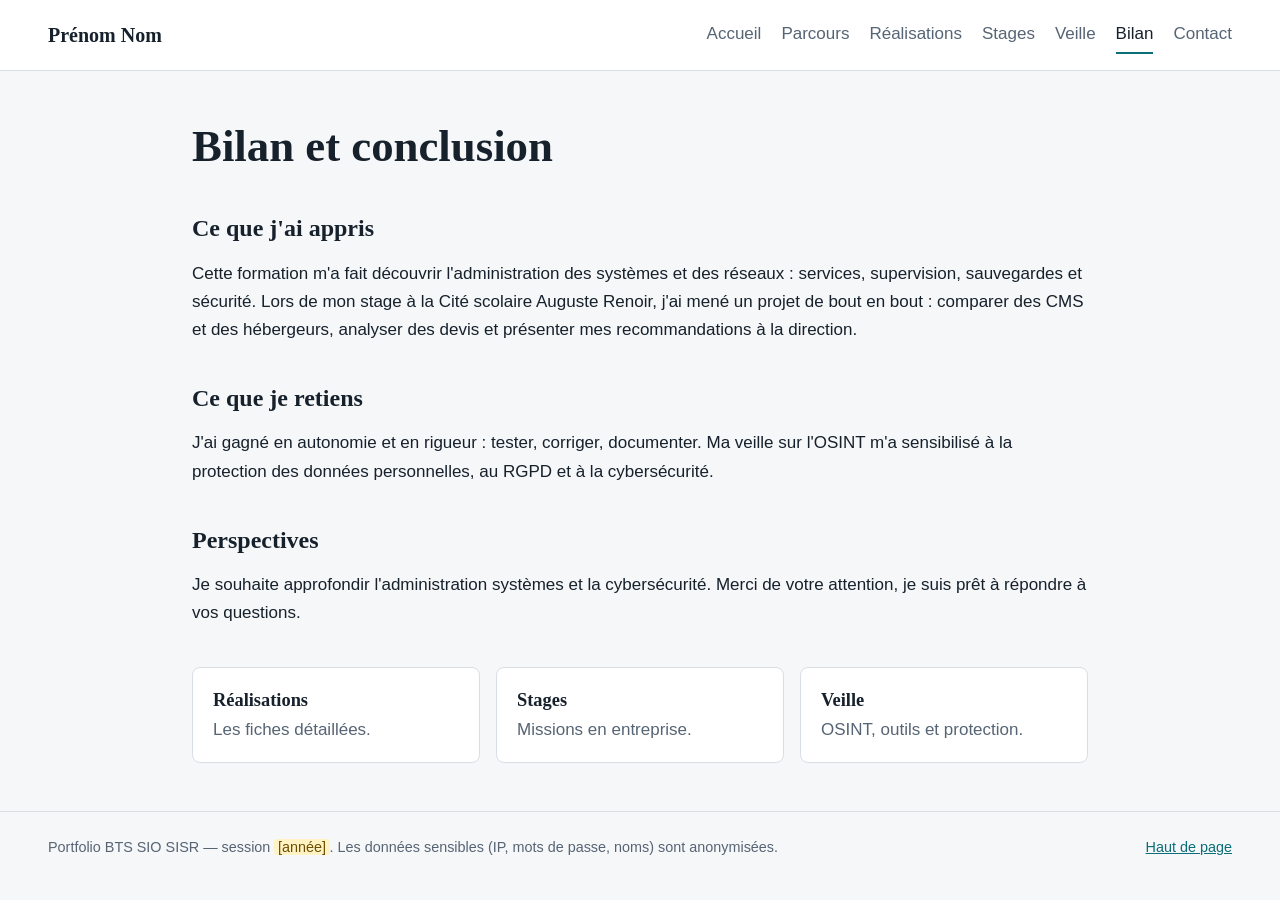
==== bilan.html @ 3147e3b0 "correction des fichiers" ====
<!DOCTYPE html>
<html lang="fr"><head><meta charset="utf-8"><meta name="viewport" content="width=device-width, initial-scale=1">
<title>Bilan et conclusion — Prénom Nom</title><meta name="description" content="Portfolio BTS SIO option SISR de Prénom Nom"><link rel="stylesheet" href="style.css"></head>
<body><header><a class="brand" href="index.html">Prénom Nom</a><nav><a href="index.html">Accueil</a><a href="parcours.html">Parcours</a><a href="realisations.html">Réalisations</a><a href="stages.html">Stages</a><a href="veille.html">Veille</a><a href="bilan.html" aria-current=page>Bilan</a><a href="contact.html">Contact</a></nav></header>
<main><h1>Bilan et conclusion</h1>
<section><h2>Ce que j'ai appris</h2><p>Cette formation m'a fait découvrir l'administration des systèmes et des réseaux : services, supervision, sauvegardes et sécurité. Lors de mon stage à la Cité scolaire Auguste Renoir, j'ai mené un projet de bout en bout : comparer des CMS et des hébergeurs, analyser des devis et présenter mes recommandations à la direction.</p></section>
<section><h2>Ce que je retiens</h2><p>J'ai gagné en autonomie et en rigueur : tester, corriger, documenter. Ma veille sur l'OSINT m'a sensibilisé à la protection des données personnelles, au RGPD et à la cybersécurité.</p></section>
<section><h2>Perspectives</h2><p>Je souhaite approfondir l'administration systèmes et la cybersécurité. Merci de votre attention, je suis prêt à répondre à vos questions.</p></section>
<section><div class="cards"><a class="card" href="realisations.html"><h3>Réalisations</h3><p>Les fiches détaillées.</p></a><a class="card" href="stages.html"><h3>Stages</h3><p>Missions en entreprise.</p></a><a class="card" href="veille.html"><h3>Veille</h3><p>OSINT, outils et protection.</p></a></div></section></main>
<footer><p>Portfolio BTS SIO SISR — session <span class="ph">[année]</span>. Les données sensibles (IP, mots de passe, noms) sont anonymisées.</p><p><a href="#top">Haut de page</a></p></footer></body></html>
---- style.css ----
:root{--bg:#f6f7f9;--surface:#fff;--ink:#16212c;--muted:#566474;--line:#d9dee5;--accent:#0b6e79;--accent-ink:#fff;--ph:#fff3c4;--ph-ink:#6b4e00;color-scheme:light dark}
@media (prefers-color-scheme:dark){:root{--bg:#10171e;--surface:#17212b;--ink:#e8edf2;--muted:#9aa8b6;--line:#2a3743;--accent:#4cc3d0;--accent-ink:#06282c;--ph:#3b3210;--ph-ink:#ffe08a}}
*{box-sizing:border-box}html{scroll-behavior:smooth}
body{margin:0;background:var(--bg);color:var(--ink);font:17px/1.65 "Segoe UI","Helvetica Neue",Arial,sans-serif;padding-top:env(safe-area-inset-top)}
a{color:var(--accent)}a:focus-visible,.btn:focus-visible{outline:3px solid var(--accent);outline-offset:2px}
header{display:flex;flex-wrap:wrap;gap:.5rem 2rem;align-items:center;justify-content:space-between;padding:1rem clamp(1rem,5vw,3rem);background:var(--surface);border-bottom:1px solid var(--line);position:sticky;top:0;z-index:5}
.brand{font:700 1.25rem Georgia,"Times New Roman",serif;color:var(--ink);text-decoration:none}
nav{display:flex;flex-wrap:wrap;gap:.25rem 1.25rem}nav a{color:var(--muted);text-decoration:none;padding:.25rem 0;border-bottom:2px solid transparent}
nav a:hover,nav a[aria-current]{color:var(--ink);border-color:var(--accent)}
main{max-width:62rem;margin:0 auto;padding:2.5rem clamp(1rem,5vw,3rem) 3rem}
h1,h2,h3{font-family:Georgia,"Times New Roman",serif;line-height:1.2}h1{font-size:clamp(1.9rem,4vw,2.8rem);margin:.2em 0 .5em}h2{font-size:1.5rem;margin:2rem 0 .6rem}h3{font-size:1.15rem;margin:.2rem 0 .3rem}
section{margin-top:2.5rem}.lead{font-size:1.15rem;color:var(--muted);max-width:42rem}
.hero{display:grid;grid-template-columns:1.4fr 1fr;gap:2rem;align-items:center;margin-top:0}.art{color:var(--accent)}.art svg{width:100%;height:auto}
.btn{display:inline-block;padding:.6rem 1.1rem;border-radius:6px;background:var(--accent);color:var(--accent-ink);text-decoration:none;font-weight:600;margin:.25rem .25rem .25rem 0}.btn.alt{background:transparent;color:var(--accent);border:2px solid var(--accent)}
.cards{display:grid;grid-template-columns:repeat(auto-fit,minmax(15rem,1fr));gap:1rem}
.card{display:block;background:var(--surface);border:1px solid var(--line);border-radius:8px;padding:1.1rem 1.25rem;color:var(--ink);text-decoration:none}a.card:hover{border-color:var(--accent)}.card p{margin:0;color:var(--muted)}
.facts{list-style:none;padding:0;display:grid;gap:.4rem}.facts strong{display:inline-block;min-width:6.5rem}
.timeline{list-style:none;padding:0;border-left:3px solid var(--line);margin-left:.5rem}.timeline li{padding:0 0 1.2rem 1.25rem}.timeline time{color:var(--muted);font-size:.95rem}.timeline p{margin:0}
.meta{display:grid;grid-template-columns:max-content 1fr;gap:.25rem 1.25rem;background:var(--surface);border:1px solid var(--line);border-radius:8px;padding:1rem 1.25rem}.meta dt{font-weight:600}.meta dd{margin:0}
.entry{background:var(--surface);border:1px solid var(--line);border-radius:8px;padding:1.25rem 1.5rem;margin-top:1.5rem}.entry h2{margin-top:0}
.proofs{display:grid;grid-template-columns:repeat(auto-fit,minmax(16rem,1fr));gap:1rem}figure{margin:0}.shot{aspect-ratio:16/10;display:grid;place-items:center;border:2px dashed var(--line);border-radius:8px;color:var(--muted)}figcaption{font-size:.9rem;color:var(--muted);margin-top:.3rem}
.scroll{overflow-x:auto}table{width:100%;border-collapse:collapse;background:var(--surface);border:1px solid var(--line)}th,td{padding:.7rem .9rem;border-bottom:1px solid var(--line);text-align:left;vertical-align:top}thead th{background:var(--bg)}.c{text-align:center}
.ph{background:var(--ph);color:var(--ph-ink);padding:0 .25em;border-radius:3px}.note{color:var(--muted);font-size:.95rem}code{background:var(--bg);padding:.1em .35em;border-radius:4px;font-size:.9em}
footer{display:flex;flex-wrap:wrap;justify-content:space-between;gap:.5rem;padding:1.5rem clamp(1rem,5vw,3rem) calc(1.5rem + env(safe-area-inset-bottom));border-top:1px solid var(--line);color:var(--muted);font-size:.9rem}footer p{margin:0}
@media (max-width:720px){.hero{grid-template-columns:1fr}.art{max-width:18rem}.meta{grid-template-columns:1fr}}
@media (prefers-reduced-motion:reduce){html{scroll-behavior:auto}}
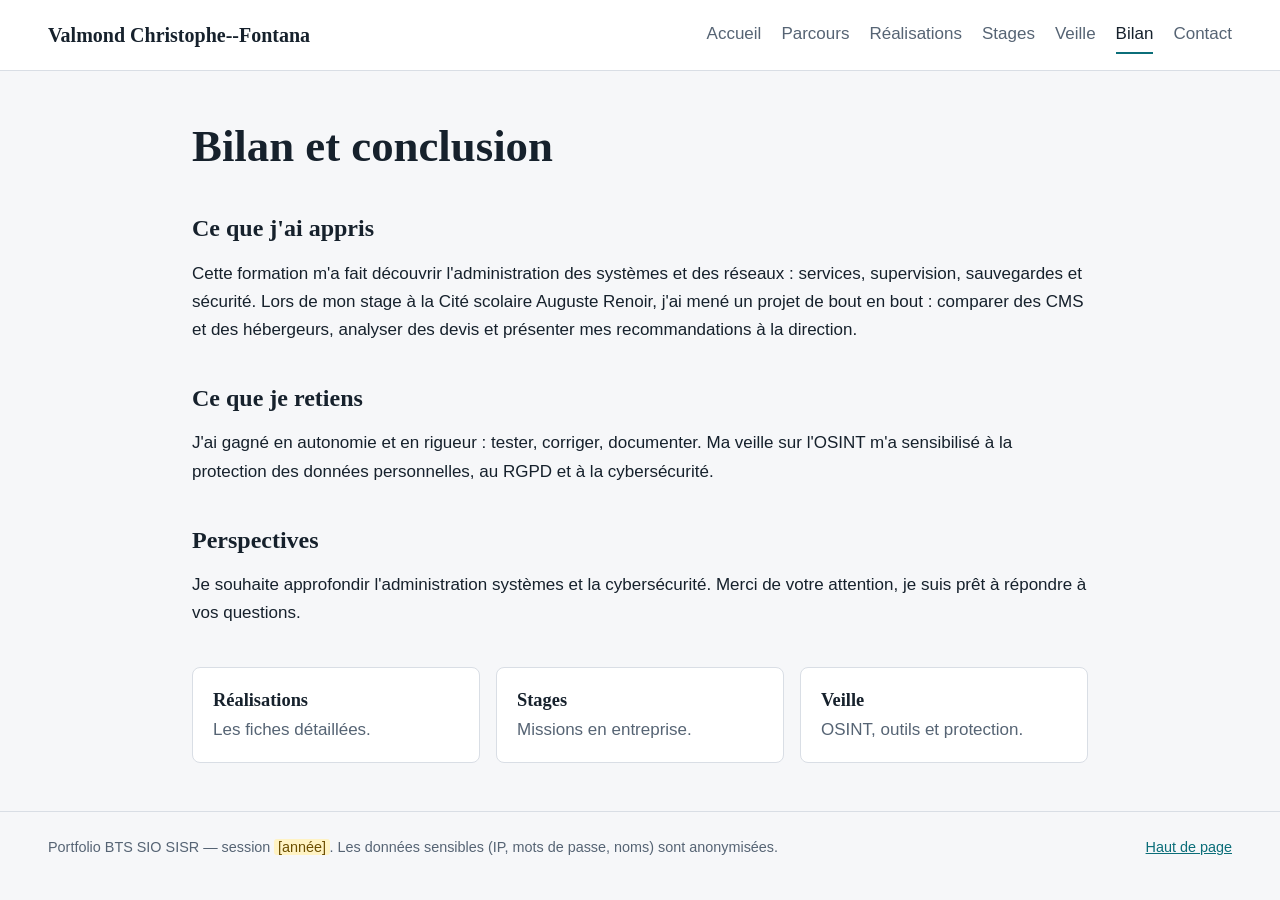
==== commit d993d4c6: "Mise à jour" ====
--- a/bilan.html
+++ b/bilan.html
@@ -1,7 +1,7 @@
 <!DOCTYPE html>
 <html lang="fr"><head><meta charset="utf-8"><meta name="viewport" content="width=device-width, initial-scale=1">
-<title>Bilan et conclusion — Prénom Nom</title><meta name="description" content="Portfolio BTS SIO option SISR de Prénom Nom"><link rel="stylesheet" href="style.css"></head>
-<body><header><a class="brand" href="index.html">Prénom Nom</a><nav><a href="index.html">Accueil</a><a href="parcours.html">Parcours</a><a href="realisations.html">Réalisations</a><a href="stages.html">Stages</a><a href="veille.html">Veille</a><a href="bilan.html" aria-current=page>Bilan</a><a href="contact.html">Contact</a></nav></header>
+<title>Bilan et conclusion — Valmond Christophe--Fontana</title><meta name="description" content="Portfolio BTS SIO option SISR de Valmond Christophe--Fontana"><link rel="stylesheet" href="style.css"></head>
+<body><header><a class="brand" href="index.html">Valmond Christophe--Fontana</a><nav><a href="index.html">Accueil</a><a href="parcours.html">Parcours</a><a href="realisations.html">Réalisations</a><a href="stages.html">Stages</a><a href="veille.html">Veille</a><a href="bilan.html" aria-current=page>Bilan</a><a href="contact.html">Contact</a></nav></header>
 <main><h1>Bilan et conclusion</h1>
 <section><h2>Ce que j'ai appris</h2><p>Cette formation m'a fait découvrir l'administration des systèmes et des réseaux : services, supervision, sauvegardes et sécurité. Lors de mon stage à la Cité scolaire Auguste Renoir, j'ai mené un projet de bout en bout : comparer des CMS et des hébergeurs, analyser des devis et présenter mes recommandations à la direction.</p></section>
 <section><h2>Ce que je retiens</h2><p>J'ai gagné en autonomie et en rigueur : tester, corriger, documenter. Ma veille sur l'OSINT m'a sensibilisé à la protection des données personnelles, au RGPD et à la cybersécurité.</p></section>
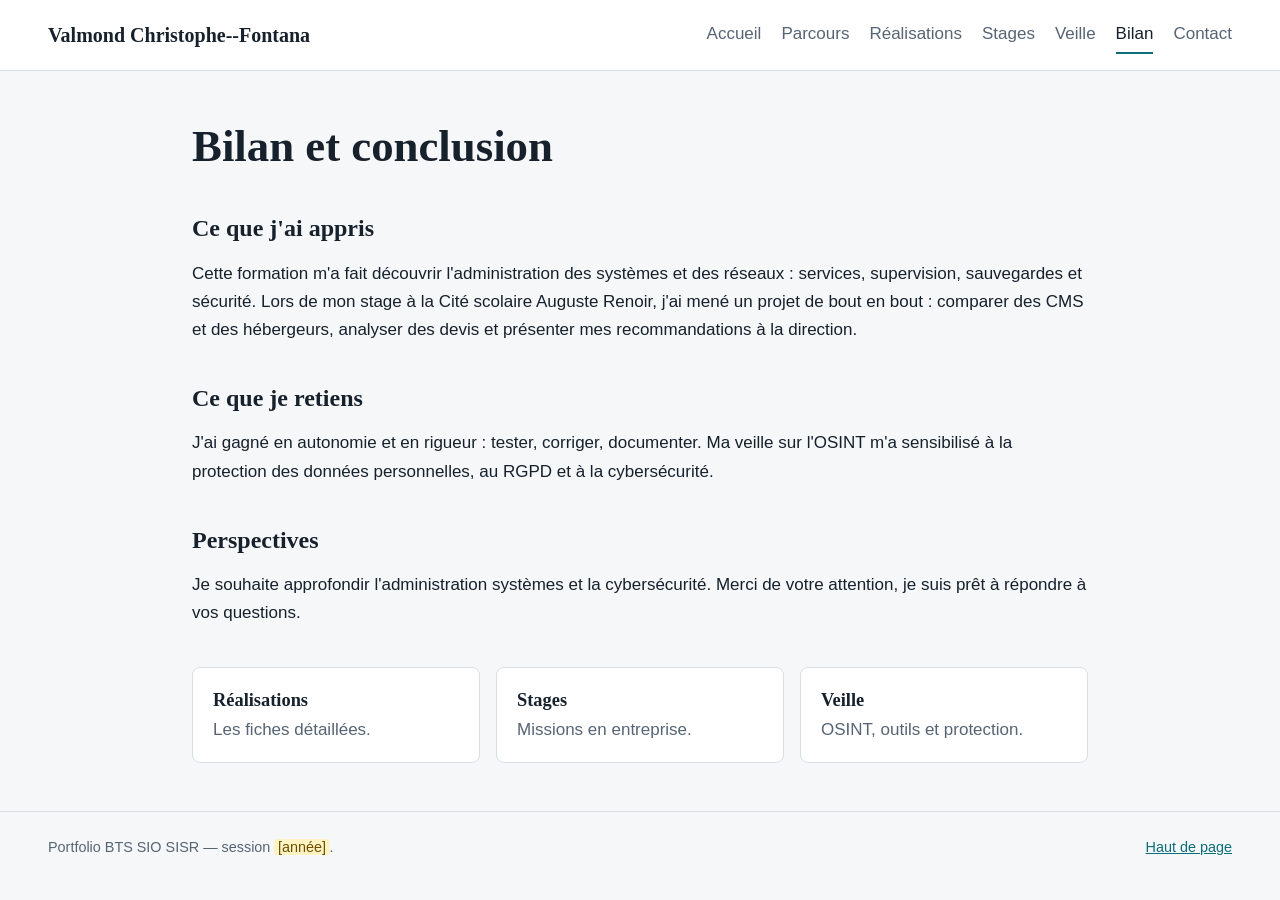
==== commit 88697afe: "Simplification du pied de page" ====
--- a/bilan.html
+++ b/bilan.html
@@ -7,4 +7,4 @@
 <section><h2>Ce que je retiens</h2><p>J'ai gagné en autonomie et en rigueur : tester, corriger, documenter. Ma veille sur l'OSINT m'a sensibilisé à la protection des données personnelles, au RGPD et à la cybersécurité.</p></section>
 <section><h2>Perspectives</h2><p>Je souhaite approfondir l'administration systèmes et la cybersécurité. Merci de votre attention, je suis prêt à répondre à vos questions.</p></section>
 <section><div class="cards"><a class="card" href="realisations.html"><h3>Réalisations</h3><p>Les fiches détaillées.</p></a><a class="card" href="stages.html"><h3>Stages</h3><p>Missions en entreprise.</p></a><a class="card" href="veille.html"><h3>Veille</h3><p>OSINT, outils et protection.</p></a></div></section></main>
-<footer><p>Portfolio BTS SIO SISR — session <span class="ph">[année]</span>. Les données sensibles (IP, mots de passe, noms) sont anonymisées.</p><p><a href="#top">Haut de page</a></p></footer></body></html>
+<footer><p>Portfolio BTS SIO SISR — session <span class="ph">[année]</span>.</p><p><a href="#top">Haut de page</a></p></footer></body></html>
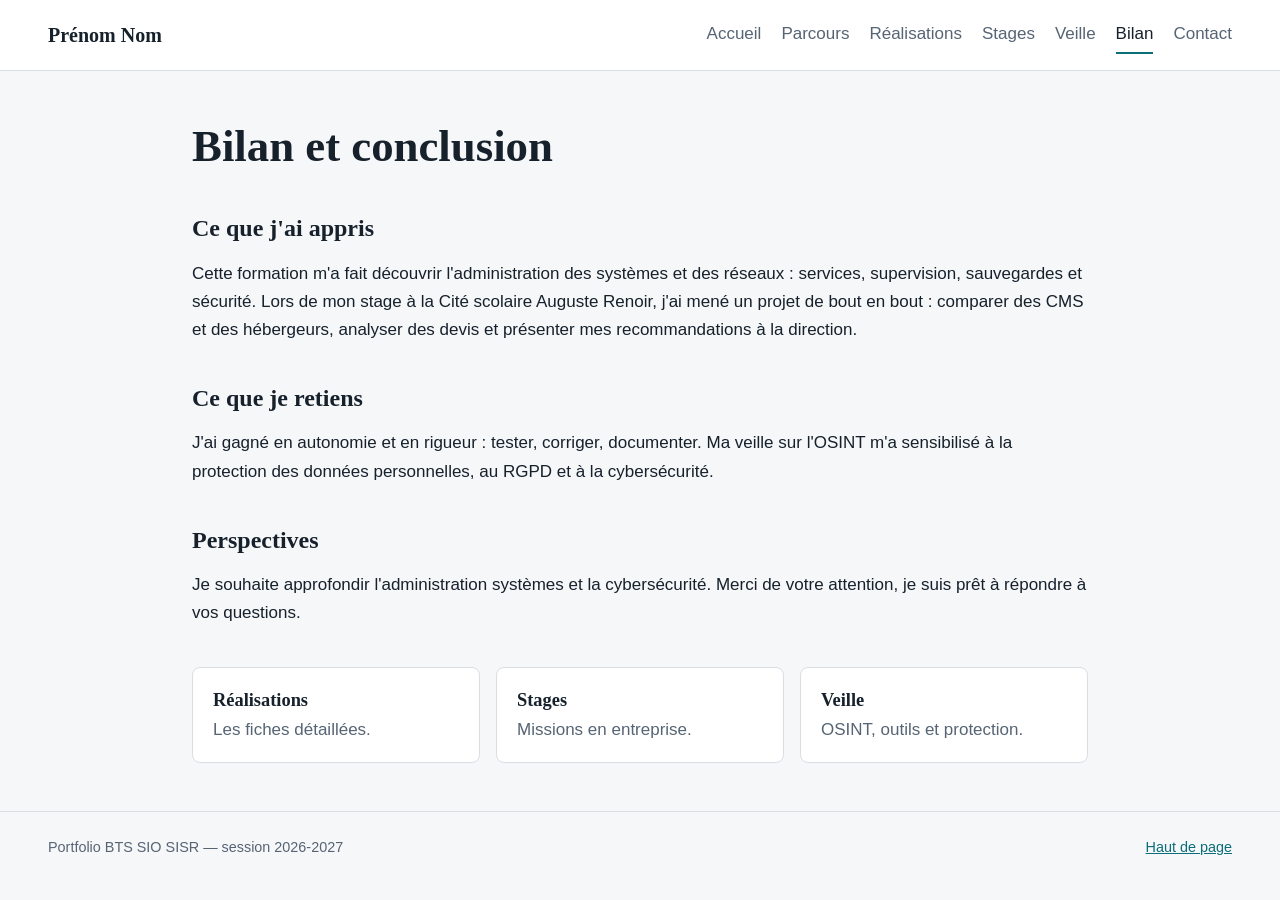
==== commit cbdebcc7: "Correction du schéma réseau" ====
--- a/bilan.html
+++ b/bilan.html
@@ -1,10 +1,10 @@
 <!DOCTYPE html>
 <html lang="fr"><head><meta charset="utf-8"><meta name="viewport" content="width=device-width, initial-scale=1">
-<title>Bilan et conclusion — Valmond Christophe--Fontana</title><meta name="description" content="Portfolio BTS SIO option SISR de Valmond Christophe--Fontana"><link rel="stylesheet" href="style.css"></head>
-<body><header><a class="brand" href="index.html">Valmond Christophe--Fontana</a><nav><a href="index.html">Accueil</a><a href="parcours.html">Parcours</a><a href="realisations.html">Réalisations</a><a href="stages.html">Stages</a><a href="veille.html">Veille</a><a href="bilan.html" aria-current=page>Bilan</a><a href="contact.html">Contact</a></nav></header>
+<title>Bilan et conclusion — Prénom Nom</title><meta name="description" content="Portfolio BTS SIO option SISR de Prénom Nom"><link rel="stylesheet" href="style.css"></head>
+<body><header><a class="brand" href="index.html">Prénom Nom</a><nav><a href="index.html">Accueil</a><a href="parcours.html">Parcours</a><a href="realisations.html">Réalisations</a><a href="stages.html">Stages</a><a href="veille.html">Veille</a><a href="bilan.html" aria-current=page>Bilan</a><a href="contact.html">Contact</a></nav></header>
 <main><h1>Bilan et conclusion</h1>
 <section><h2>Ce que j'ai appris</h2><p>Cette formation m'a fait découvrir l'administration des systèmes et des réseaux : services, supervision, sauvegardes et sécurité. Lors de mon stage à la Cité scolaire Auguste Renoir, j'ai mené un projet de bout en bout : comparer des CMS et des hébergeurs, analyser des devis et présenter mes recommandations à la direction.</p></section>
 <section><h2>Ce que je retiens</h2><p>J'ai gagné en autonomie et en rigueur : tester, corriger, documenter. Ma veille sur l'OSINT m'a sensibilisé à la protection des données personnelles, au RGPD et à la cybersécurité.</p></section>
 <section><h2>Perspectives</h2><p>Je souhaite approfondir l'administration systèmes et la cybersécurité. Merci de votre attention, je suis prêt à répondre à vos questions.</p></section>
 <section><div class="cards"><a class="card" href="realisations.html"><h3>Réalisations</h3><p>Les fiches détaillées.</p></a><a class="card" href="stages.html"><h3>Stages</h3><p>Missions en entreprise.</p></a><a class="card" href="veille.html"><h3>Veille</h3><p>OSINT, outils et protection.</p></a></div></section></main>
-<footer><p>Portfolio BTS SIO SISR — session <span class="ph">[année]</span>.</p><p><a href="#top">Haut de page</a></p></footer></body></html>
+<footer><p>Portfolio BTS SIO SISR — session 2026-2027<p><a href="#top">Haut de page</a></p></footer></body></html>
